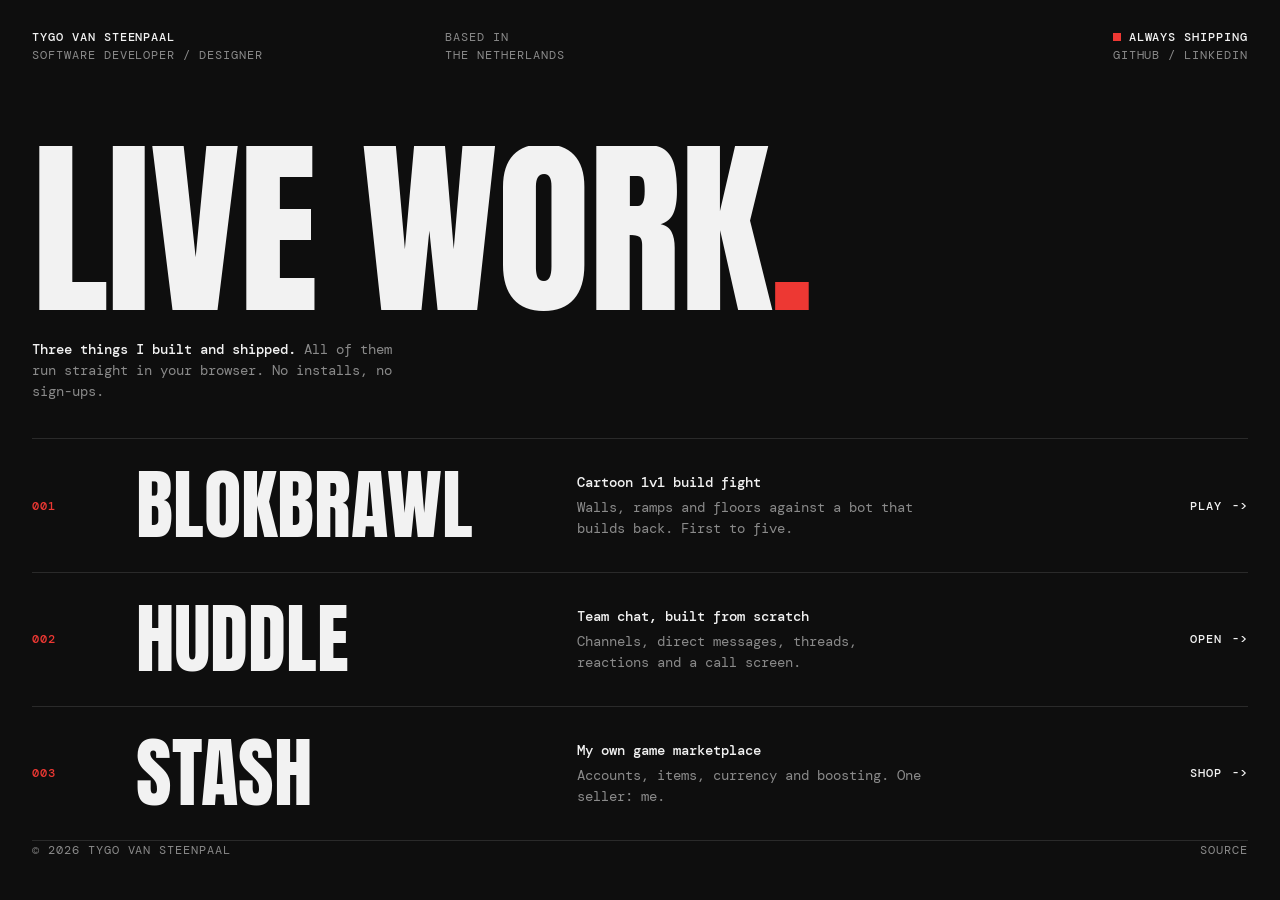
==== index.html @ 9a70f12d "Add Blokbrawl and project index" ====
<!doctype html>
<html lang="en">
<head>
  <meta charset="utf-8">
  <meta name="viewport" content="width=device-width, initial-scale=1">
  <title>Tygo van Steenpaal - Work</title>
  <meta name="description" content="Live projects by Tygo van Steenpaal: Blokbrawl, Huddle and Stash.">
  <link rel="preconnect" href="https://fonts.googleapis.com">
  <link rel="preconnect" href="https://fonts.gstatic.com" crossorigin>
  <link href="https://fonts.googleapis.com/css2?family=Anton&family=DM+Mono:wght@400;500&display=swap" rel="stylesheet">
  <style>
    :root {
      --bg: #0e0e0e; --bg-2: #161616; --text: #f2f2f2; --muted: #8a8a8a;
      --line: #2a2a2a; --accent: #ed3833;
      --display: 'Anton', Impact, sans-serif; --mono: 'DM Mono', ui-monospace, monospace;
    }
    * { box-sizing: border-box; margin: 0; padding: 0; }
    html { background: var(--bg); color: var(--text); }
    body { font-family: var(--mono); font-size: 14px; line-height: 1.5; -webkit-font-smoothing: antialiased; min-height: 100vh; display: flex; flex-direction: column; }
    a { color: inherit; text-decoration: none; }
    .wrap { width: 100%; max-width: 1360px; margin: 0 auto; padding: 0 32px; }

    header { display: grid; grid-template-columns: 1fr 1fr 1fr; gap: 24px; padding: 28px 0; font-size: 12px; letter-spacing: .08em; color: var(--muted); text-transform: uppercase; }
    header b { color: var(--text); font-weight: 500; }
    header .r { text-align: right; }
    header .dot { display: inline-block; width: 8px; height: 8px; background: var(--accent); margin-right: 8px; animation: bl 1.2s steps(1) infinite; }
    @keyframes bl { 50% { opacity: 0; } }

    .hero { padding: 6vh 0 4vh; border-bottom: 1px solid var(--line); }
    .hero h1 { font-family: var(--display); font-weight: 400; font-size: clamp(64px, 15vw, 230px); line-height: .86; letter-spacing: -.005em; }
    .hero h1 span { display: inline-block; overflow: hidden; vertical-align: bottom; }
    .hero h1 span i { display: inline-block; font-style: normal; transform: translateY(105%); animation: rise .9s cubic-bezier(.2,.8,.2,1) forwards; }
    .hero h1 span:nth-child(2) i { animation-delay: .08s; }
    .hero h1 em { font-style: normal; color: var(--accent); }
    @keyframes rise { to { transform: none; } }
    .hero p { margin-top: 28px; max-width: 46ch; color: var(--muted); }
    .hero p b { color: var(--text); font-weight: 500; }

    .list { list-style: none; }
    .row { border-bottom: 1px solid var(--line); }
    .row a { display: grid; grid-template-columns: 80px 1.2fr 1.4fr 160px; gap: 24px; align-items: center; padding: 28px 0; position: relative; }
    .row a::before { content: ''; position: absolute; left: 0; right: 0; top: 0; height: 100%; background: var(--bg-2); transform: scaleY(0); transform-origin: bottom; transition: transform .35s cubic-bezier(.6,0,.2,1); z-index: -1; }
    .row a:hover::before { transform: scaleY(1); }
    .idx { color: var(--accent); font-weight: 500; font-size: 12px; letter-spacing: .08em; }
    .name { font-family: var(--display); font-size: clamp(40px, 6vw, 88px); line-height: 1; transition: transform .35s cubic-bezier(.6,0,.2,1); }
    .row a:hover .name { transform: translateX(12px); }
    .desc { color: var(--muted); max-width: 44ch; }
    .desc b { display: block; color: var(--text); font-weight: 500; margin-bottom: 4px; }
    .go { justify-self: end; font-size: 12px; letter-spacing: .08em; font-weight: 500; display: flex; gap: 10px; align-items: center; }
    .go span { display: inline-block; transition: transform .25s; }
    .row a:hover .go span { transform: translateX(6px); }

    footer { margin-top: auto; padding: 28px 0; display: flex; justify-content: space-between; gap: 24px; font-size: 12px; letter-spacing: .08em; color: var(--muted); text-transform: uppercase; }
    footer a:hover { color: var(--text); }

    @media (max-width: 860px) {
      .wrap { padding: 0 16px; }
      header { grid-template-columns: 1fr 1fr; }
      header .c { display: none; }
      .row a { grid-template-columns: 1fr auto; grid-template-areas: 'idx go' 'name name' 'desc desc'; gap: 10px; }
      .idx { grid-area: idx; } .name { grid-area: name; } .desc { grid-area: desc; } .go { grid-area: go; }
    }
    @media (prefers-reduced-motion: reduce) { *, *::before { animation: none !important; transition: none !important; } .hero h1 span i { transform: none; } }
  </style>
</head>
<body>
  <div class="wrap">
    <header>
      <span><b>Tygo van Steenpaal</b><br>Software developer / designer</span>
      <span class="c">Based in<br>the Netherlands</span>
      <span class="r"><span class="dot"></span><b>Always shipping</b><br><a href="https://github.com/tygovansteenpaal">GitHub</a> / <a href="https://www.linkedin.com/in/tygo-van-steen-37715a3a9">LinkedIn</a></span>
    </header>

    <section class="hero">
      <h1><span><i>LIVE</i></span> <span><i>WORK<em>.</em></i></span></h1>
      <p><b>Three things I built and shipped.</b> All of them run straight in your browser. No installs, no sign-ups.</p>
    </section>

    <ul class="list">
      <li class="row"><a href="blokbrawl/">
        <span class="idx">001</span>
        <span class="name">BLOKBRAWL</span>
        <span class="desc"><b>Cartoon 1v1 build fight</b>Walls, ramps and floors against a bot that builds back. First to five.</span>
        <span class="go">PLAY <span>-&gt;</span></span>
      </a></li>
      <li class="row"><a href="huddle/">
        <span class="idx">002</span>
        <span class="name">HUDDLE</span>
        <span class="desc"><b>Team chat, built from scratch</b>Channels, direct messages, threads, reactions and a call screen.</span>
        <span class="go">OPEN <span>-&gt;</span></span>
      </a></li>
      <li class="row"><a href="stash/">
        <span class="idx">003</span>
        <span class="name">STASH</span>
        <span class="desc"><b>My own game marketplace</b>Accounts, items, currency and boosting. One seller: me.</span>
        <span class="go">SHOP <span>-&gt;</span></span>
      </a></li>
    </ul>
  </div>

  <footer class="wrap">
    <span>&copy; 2026 Tygo van Steenpaal</span>
    <a href="https://github.com/tygovansteenpaal/Site-s">Source</a>
  </footer>
</body>
</html>
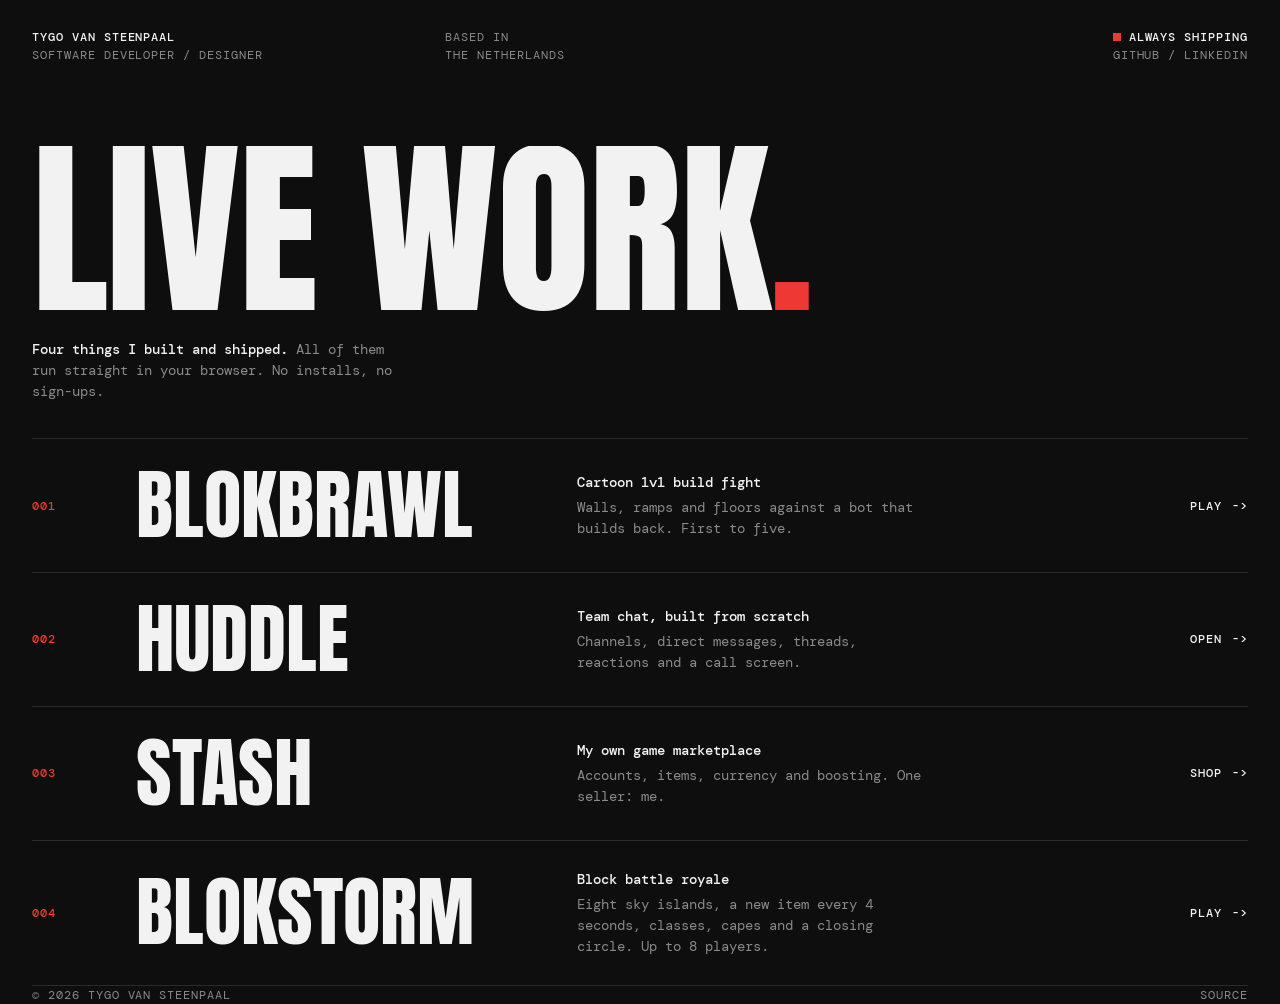
==== commit 896cb1f6: "Add BLOKSTORM: block battle royale with towers, classes and a loot generator Up to 8 players plus bo" ====
--- a/index.html
+++ b/index.html
@@ -73,7 +73,7 @@
 
     <section class="hero">
       <h1><span><i>LIVE</i></span> <span><i>WORK<em>.</em></i></span></h1>
-      <p><b>Three things I built and shipped.</b> All of them run straight in your browser. No installs, no sign-ups.</p>
+      <p><b>Four things I built and shipped.</b> All of them run straight in your browser. No installs, no sign-ups.</p>
     </section>
 
     <ul class="list">
@@ -95,6 +95,12 @@
         <span class="desc"><b>My own game marketplace</b>Accounts, items, currency and boosting. One seller: me.</span>
         <span class="go">SHOP <span>-&gt;</span></span>
       </a></li>
+      <li class="row"><a href="blokstorm/">
+        <span class="idx">004</span>
+        <span class="name">BLOKSTORM</span>
+        <span class="desc"><b>Block battle royale</b>Eight sky islands, a new item every 4 seconds, classes, capes and a closing circle. Up to 8 players.</span>
+        <span class="go">PLAY <span>-&gt;</span></span>
+      </a></li>
     </ul>
   </div>
 
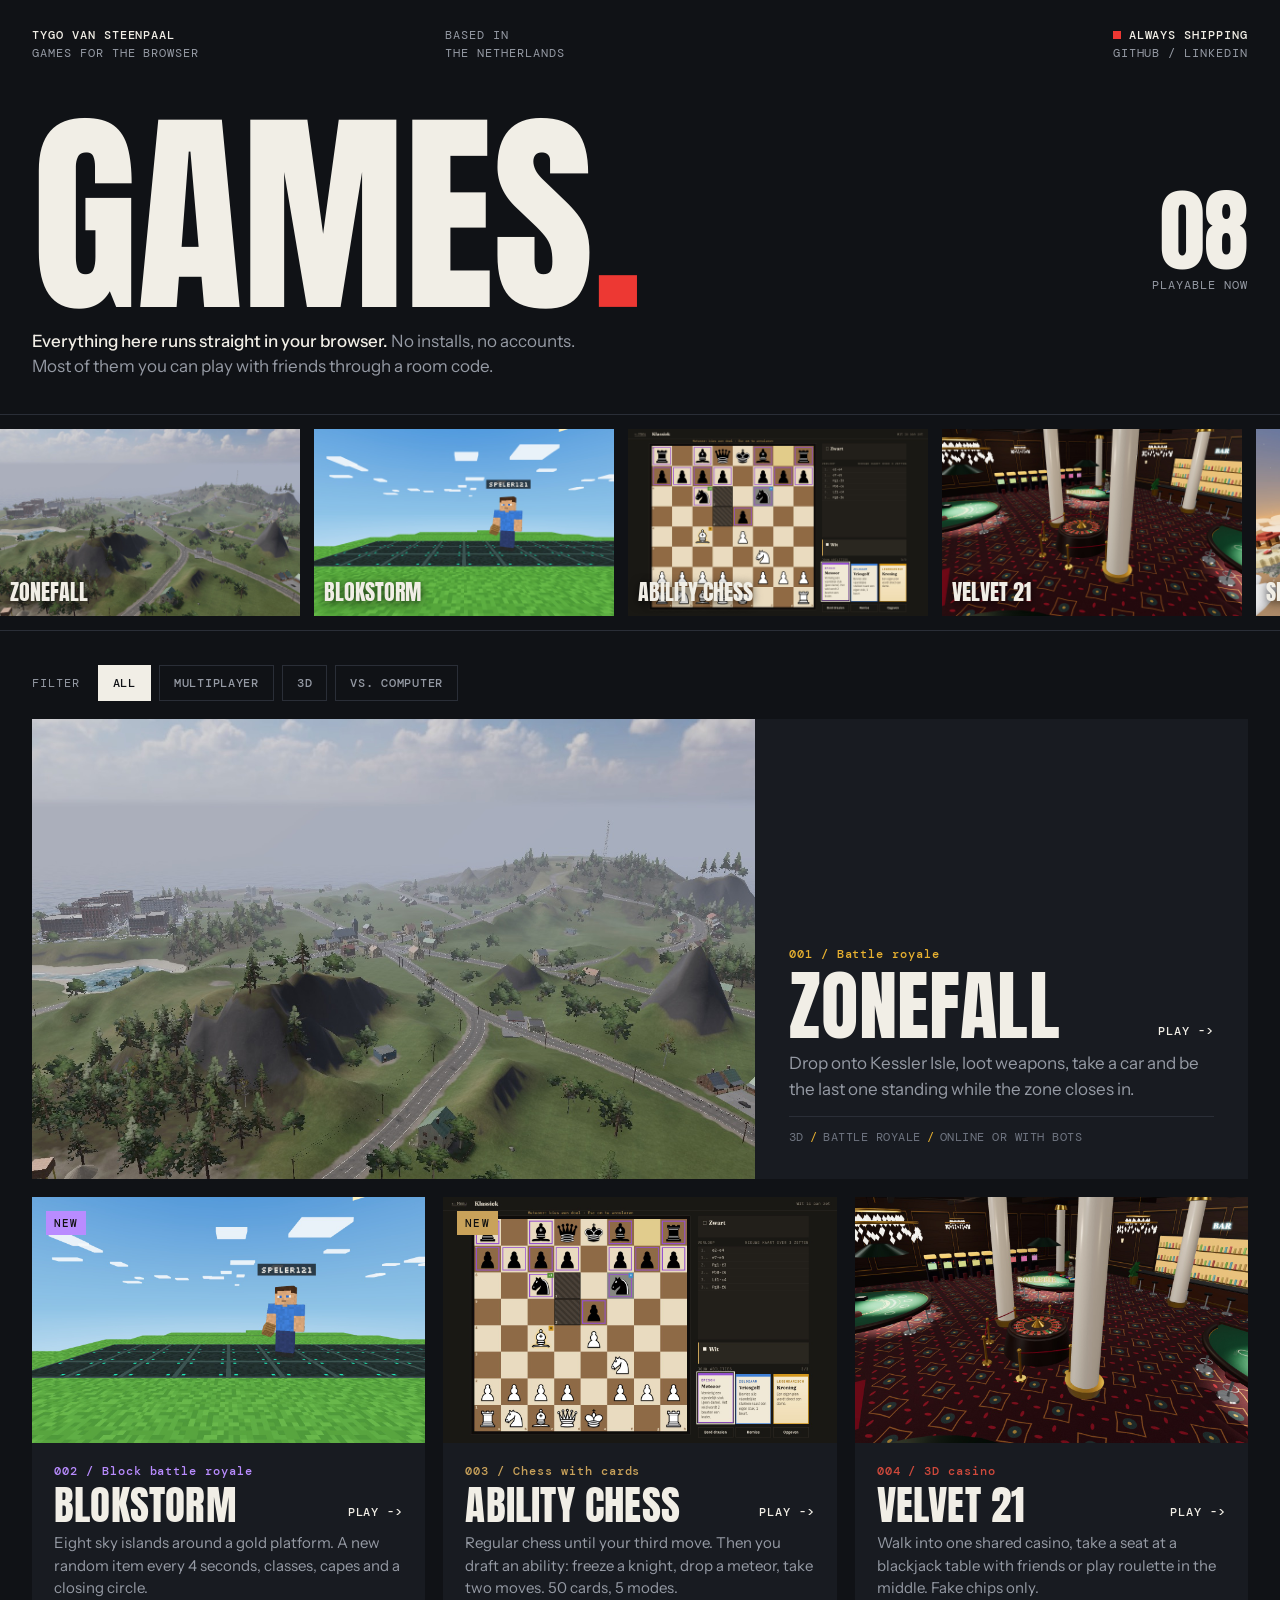
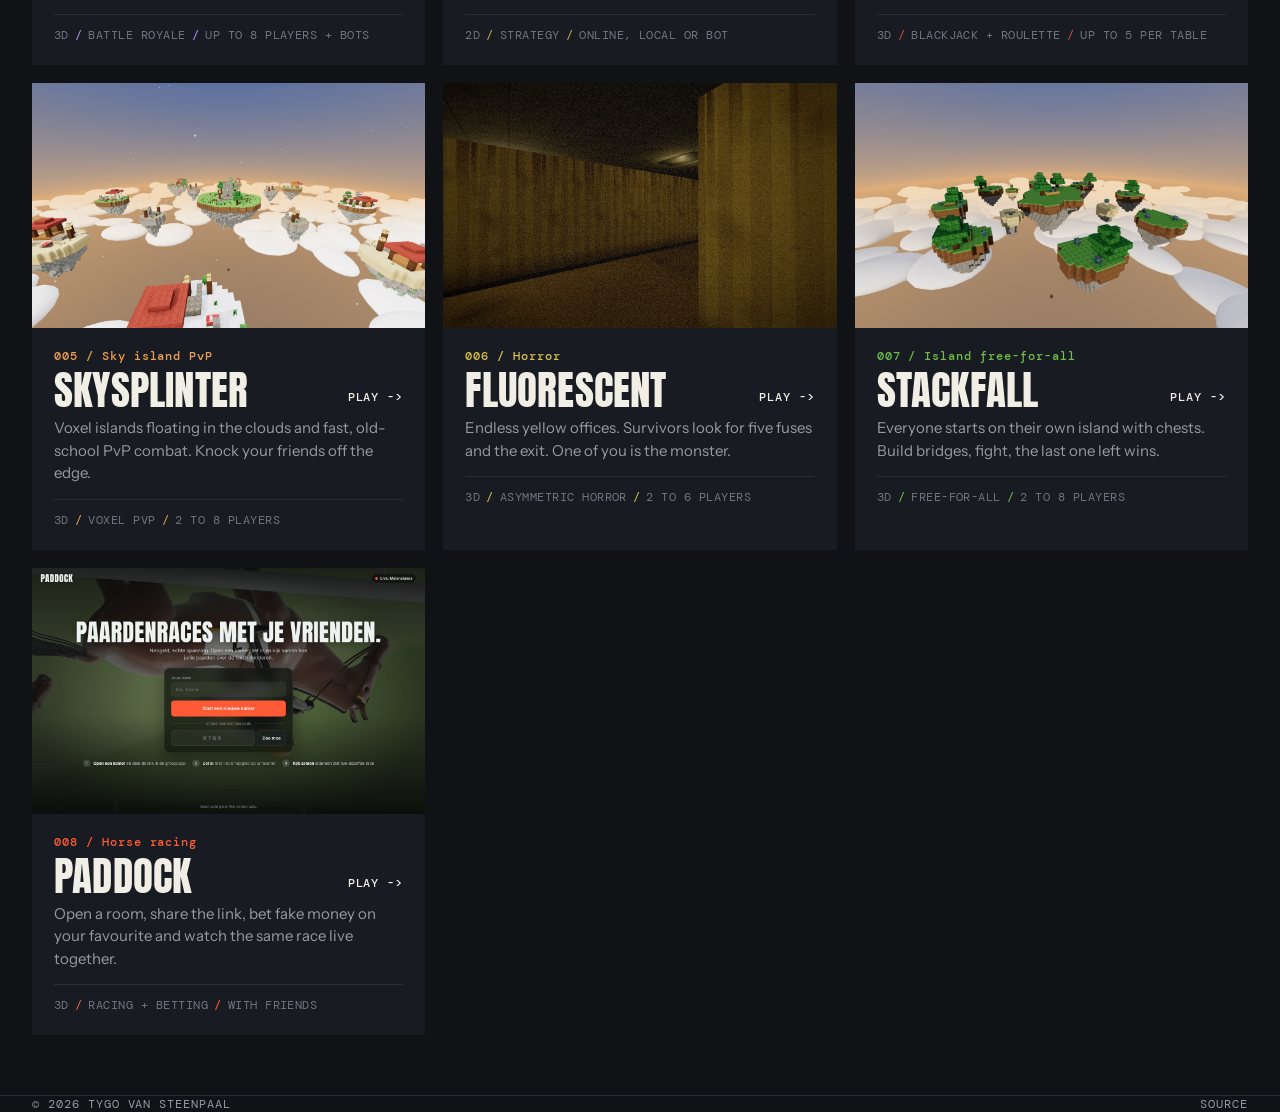
==== commit 3f32775d: "Homepage: games only with screenshots, filters and film strip; remove Huddle and Stash" ====
--- a/index.html
+++ b/index.html
@@ -3,110 +3,198 @@
 <head>
   <meta charset="utf-8">
   <meta name="viewport" content="width=device-width, initial-scale=1">
-  <title>Tygo van Steenpaal - Work</title>
-  <meta name="description" content="Live projects by Tygo van Steenpaal: Blokbrawl, Huddle and Stash.">
+  <title>Tygo van Steenpaal - Games</title>
+  <meta name="description" content="Browser games by Tygo van Steenpaal: Zonefall, Blokstorm, Ability Chess, Velvet 21, Skysplinter, Fluorescent, Stackfall and Paddock.">
   <link rel="preconnect" href="https://fonts.googleapis.com">
   <link rel="preconnect" href="https://fonts.gstatic.com" crossorigin>
-  <link href="https://fonts.googleapis.com/css2?family=Anton&family=DM+Mono:wght@400;500&display=swap" rel="stylesheet">
+  <link href="https://fonts.googleapis.com/css2?family=Anton&family=DM+Mono:wght@400;500&family=Instrument+Sans:wght@400;500;600&display=swap" rel="stylesheet">
   <style>
     :root {
-      --bg: #0e0e0e; --bg-2: #161616; --text: #f2f2f2; --muted: #8a8a8a;
-      --line: #2a2a2a; --accent: #ed3833;
-      --display: 'Anton', Impact, sans-serif; --mono: 'DM Mono', ui-monospace, monospace;
+      --bg: #101216; --tile: #181b21; --tile-2: #1f232b; --text: #f1eee6; --muted: #959aa4; --line: #2a2e37;
+      --accent: #ed3833;
+      --display: 'Anton', Impact, sans-serif; --mono: 'DM Mono', ui-monospace, monospace; --sans: 'Instrument Sans', system-ui, sans-serif;
     }
     * { box-sizing: border-box; margin: 0; padding: 0; }
     html { background: var(--bg); color: var(--text); }
-    body { font-family: var(--mono); font-size: 14px; line-height: 1.5; -webkit-font-smoothing: antialiased; min-height: 100vh; display: flex; flex-direction: column; }
+    body { font-family: var(--sans); font-size: 15px; line-height: 1.5; -webkit-font-smoothing: antialiased; min-height: 100vh; display: flex; flex-direction: column; overflow-x: hidden; }
     a { color: inherit; text-decoration: none; }
-    .wrap { width: 100%; max-width: 1360px; margin: 0 auto; padding: 0 32px; }
-
-    header { display: grid; grid-template-columns: 1fr 1fr 1fr; gap: 24px; padding: 28px 0; font-size: 12px; letter-spacing: .08em; color: var(--muted); text-transform: uppercase; }
+    button { font: inherit; color: inherit; background: none; border: 0; cursor: pointer; }
+    .wrap { width: 100%; max-width: 1400px; margin: 0 auto; padding: 0 32px; }
+
+    header { display: grid; grid-template-columns: 1fr 1fr 1fr; gap: 24px; padding: 26px 0; font: 12px/1.5 var(--mono); letter-spacing: .08em; color: var(--muted); text-transform: uppercase; }
     header b { color: var(--text); font-weight: 500; }
     header .r { text-align: right; }
+    header a:hover { color: var(--text); }
     header .dot { display: inline-block; width: 8px; height: 8px; background: var(--accent); margin-right: 8px; animation: bl 1.2s steps(1) infinite; }
     @keyframes bl { 50% { opacity: 0; } }
 
-    .hero { padding: 6vh 0 4vh; border-bottom: 1px solid var(--line); }
-    .hero h1 { font-family: var(--display); font-weight: 400; font-size: clamp(64px, 15vw, 230px); line-height: .86; letter-spacing: -.005em; }
-    .hero h1 span { display: inline-block; overflow: hidden; vertical-align: bottom; }
-    .hero h1 span i { display: inline-block; font-style: normal; transform: translateY(105%); animation: rise .9s cubic-bezier(.2,.8,.2,1) forwards; }
-    .hero h1 span:nth-child(2) i { animation-delay: .08s; }
+    /* hero */
+    .hero { padding: 4vh 0 0; display: grid; grid-template-columns: 1fr auto; align-items: end; gap: 24px; }
+    .hero h1 { font-family: var(--display); font-weight: 400; font-size: clamp(80px, 17vw, 260px); line-height: .84; letter-spacing: -.005em; }
     .hero h1 em { font-style: normal; color: var(--accent); }
-    @keyframes rise { to { transform: none; } }
-    .hero p { margin-top: 28px; max-width: 46ch; color: var(--muted); }
-    .hero p b { color: var(--text); font-weight: 500; }
-
-    .list { list-style: none; }
-    .row { border-bottom: 1px solid var(--line); }
-    .row a { display: grid; grid-template-columns: 80px 1.2fr 1.4fr 160px; gap: 24px; align-items: center; padding: 28px 0; position: relative; }
-    .row a::before { content: ''; position: absolute; left: 0; right: 0; top: 0; height: 100%; background: var(--bg-2); transform: scaleY(0); transform-origin: bottom; transition: transform .35s cubic-bezier(.6,0,.2,1); z-index: -1; }
-    .row a:hover::before { transform: scaleY(1); }
-    .idx { color: var(--accent); font-weight: 500; font-size: 12px; letter-spacing: .08em; }
-    .name { font-family: var(--display); font-size: clamp(40px, 6vw, 88px); line-height: 1; transition: transform .35s cubic-bezier(.6,0,.2,1); }
-    .row a:hover .name { transform: translateX(12px); }
-    .desc { color: var(--muted); max-width: 44ch; }
-    .desc b { display: block; color: var(--text); font-weight: 500; margin-bottom: 4px; }
-    .go { justify-self: end; font-size: 12px; letter-spacing: .08em; font-weight: 500; display: flex; gap: 10px; align-items: center; }
-    .go span { display: inline-block; transition: transform .25s; }
-    .row a:hover .go span { transform: translateX(6px); }
-
-    footer { margin-top: auto; padding: 28px 0; display: flex; justify-content: space-between; gap: 24px; font-size: 12px; letter-spacing: .08em; color: var(--muted); text-transform: uppercase; }
+    .hero .count { text-align: right; font: 12px var(--mono); letter-spacing: .08em; color: var(--muted); text-transform: uppercase; padding-bottom: 14px; }
+    .hero .count b { display: block; font: 400 clamp(56px, 7vw, 104px)/1 var(--display); color: var(--text); letter-spacing: 0; }
+    .lede { max-width: 52ch; color: var(--muted); font-size: 17px; margin: 22px 0 34px; }
+    .lede b { color: var(--text); font-weight: 500; }
+
+    /* film strip */
+    .strip { position: relative; overflow: hidden; border-top: 1px solid var(--line); border-bottom: 1px solid var(--line); padding: 14px 0; }
+    .strip-track { display: flex; gap: 14px; width: max-content; animation: roll 60s linear infinite; }
+    .strip:hover .strip-track { animation-play-state: paused; }
+    .strip a { display: block; width: 300px; aspect-ratio: 16 / 10; overflow: hidden; position: relative; flex: none; }
+    .strip img { width: 100%; height: 100%; object-fit: cover; display: block; filter: saturate(1.05); transition: transform .5s; }
+    .strip a:hover img { transform: scale(1.06); }
+    .strip a span { position: absolute; left: 10px; bottom: 8px; font: 400 22px var(--display); text-shadow: 0 2px 10px rgba(0,0,0,.7); }
+    @keyframes roll { to { transform: translateX(calc(-50% - 7px)); } }
+
+    /* filters */
+    .bar { display: flex; align-items: center; gap: 8px; padding: 34px 0 18px; flex-wrap: wrap; }
+    .bar .lbl { font: 12px var(--mono); letter-spacing: .08em; text-transform: uppercase; color: var(--muted); margin-right: 10px; }
+    .bar button { font: 500 12px var(--mono); letter-spacing: .06em; text-transform: uppercase; padding: 9px 14px; border: 1px solid var(--line); color: var(--muted); }
+    .bar button:hover { color: var(--text); border-color: #444a55; }
+    .bar button.on { background: var(--text); color: var(--bg); border-color: var(--text); }
+
+    /* tiles */
+    .grid { display: grid; grid-template-columns: repeat(3, 1fr); gap: 18px; padding-bottom: 60px; }
+    .tile { --c: var(--accent); background: var(--tile); display: flex; flex-direction: column; position: relative; transition: background .25s; }
+    .tile:hover { background: var(--tile-2); }
+    .tile::after { content: ''; position: absolute; left: 0; right: 0; bottom: 0; height: 3px; background: var(--c); transform: scaleX(0); transform-origin: left; transition: transform .35s cubic-bezier(.6,0,.2,1); }
+    .tile:hover::after { transform: scaleX(1); }
+    .tile .shot { aspect-ratio: 16 / 10; overflow: hidden; position: relative; }
+    .tile .shot img { width: 100%; height: 100%; object-fit: cover; display: block; transition: transform .6s cubic-bezier(.2,.8,.2,1); }
+    .tile:hover .shot img { transform: scale(1.045); }
+    .tile .new { position: absolute; top: 14px; left: 14px; background: var(--c); color: #111; font: 500 11px var(--mono); letter-spacing: .1em; padding: 5px 8px; }
+    .tile .body { padding: 20px 22px 22px; display: grid; grid-template-columns: 1fr auto; gap: 6px 16px; flex: 1; align-content: start; }
+    .tile .idx { font: 500 12px var(--mono); letter-spacing: .08em; color: var(--c); grid-column: 1 / -1; }
+    .tile h2 { font: 400 clamp(34px, 3.2vw, 50px)/1 var(--display); letter-spacing: .005em; }
+    .tile .go { align-self: end; font: 500 12px var(--mono); letter-spacing: .08em; display: flex; gap: 8px; padding-bottom: 6px; }
+    .tile .go span { transition: transform .25s; }
+    .tile:hover .go span { transform: translateX(5px); }
+    .tile p { color: var(--muted); grid-column: 1 / -1; max-width: 48ch; }
+    .tile .meta { grid-column: 1 / -1; font: 12px var(--mono); letter-spacing: .04em; color: #6f7581; text-transform: uppercase; margin-top: 8px; padding-top: 12px; border-top: 1px solid var(--line); }
+    .tile .meta i { font-style: normal; color: var(--c); padding: 0 6px; }
+
+    .tile.feature { grid-column: 1 / -1; flex-direction: row; }
+    .tile.feature .shot { flex: 1.7; aspect-ratio: auto; min-height: 460px; }
+    .tile.feature .body { flex: 1; padding: 34px; align-content: end; }
+    .tile.feature h2 { font-size: clamp(56px, 6vw, 96px); }
+    .tile.feature p { font-size: 17px; }
+    .tile.hide { display: none; }
+
+    footer { margin-top: auto; padding: 26px 0; display: flex; justify-content: space-between; gap: 24px; font: 12px var(--mono); letter-spacing: .08em; color: var(--muted); text-transform: uppercase; border-top: 1px solid var(--line); }
     footer a:hover { color: var(--text); }
 
-    @media (max-width: 860px) {
+    @media (max-width: 1080px) { .grid { grid-template-columns: 1fr 1fr; } }
+    @media (max-width: 760px) {
       .wrap { padding: 0 16px; }
-      header { grid-template-columns: 1fr 1fr; }
-      header .c { display: none; }
-      .row a { grid-template-columns: 1fr auto; grid-template-areas: 'idx go' 'name name' 'desc desc'; gap: 10px; }
-      .idx { grid-area: idx; } .name { grid-area: name; } .desc { grid-area: desc; } .go { grid-area: go; }
+      header { grid-template-columns: 1fr 1fr; } header .c { display: none; }
+      .hero { grid-template-columns: 1fr; } .hero .count { text-align: left; }
+      .grid { grid-template-columns: 1fr; }
+      .tile.feature { flex-direction: column; } .tile.feature .shot { min-height: 0; aspect-ratio: 16 / 10; }
+      .strip a { width: 220px; }
     }
-    @media (prefers-reduced-motion: reduce) { *, *::before { animation: none !important; transition: none !important; } .hero h1 span i { transform: none; } }
+    @media (prefers-reduced-motion: reduce) { *, *::before, *::after { animation: none !important; transition: none !important; } }
   </style>
 </head>
 <body>
   <div class="wrap">
     <header>
-      <span><b>Tygo van Steenpaal</b><br>Software developer / designer</span>
+      <span><b>Tygo van Steenpaal</b><br>Games for the browser</span>
       <span class="c">Based in<br>the Netherlands</span>
       <span class="r"><span class="dot"></span><b>Always shipping</b><br><a href="https://github.com/tygovansteenpaal">GitHub</a> / <a href="https://www.linkedin.com/in/tygo-van-steen-37715a3a9">LinkedIn</a></span>
     </header>
 
     <section class="hero">
-      <h1><span><i>LIVE</i></span> <span><i>WORK<em>.</em></i></span></h1>
-      <p><b>Four things I built and shipped.</b> All of them run straight in your browser. No installs, no sign-ups.</p>
+      <h1>GAMES<em>.</em></h1>
+      <div class="count"><b id="count">07</b>playable now</div>
     </section>
-
-    <ul class="list">
-      <li class="row"><a href="blokbrawl/">
-        <span class="idx">001</span>
-        <span class="name">BLOKBRAWL</span>
-        <span class="desc"><b>Cartoon 1v1 build fight</b>Walls, ramps and floors against a bot that builds back. First to five.</span>
-        <span class="go">PLAY <span>-&gt;</span></span>
-      </a></li>
-      <li class="row"><a href="huddle/">
-        <span class="idx">002</span>
-        <span class="name">HUDDLE</span>
-        <span class="desc"><b>Team chat, built from scratch</b>Channels, direct messages, threads, reactions and a call screen.</span>
-        <span class="go">OPEN <span>-&gt;</span></span>
-      </a></li>
-      <li class="row"><a href="stash/">
-        <span class="idx">003</span>
-        <span class="name">STASH</span>
-        <span class="desc"><b>My own game marketplace</b>Accounts, items, currency and boosting. One seller: me.</span>
-        <span class="go">SHOP <span>-&gt;</span></span>
-      </a></li>
-      <li class="row"><a href="blokstorm/">
-        <span class="idx">004</span>
-        <span class="name">BLOKSTORM</span>
-        <span class="desc"><b>Block battle royale</b>Eight sky islands, a new item every 4 seconds, classes, capes and a closing circle. Up to 8 players.</span>
-        <span class="go">PLAY <span>-&gt;</span></span>
-      </a></li>
-    </ul>
+    <p class="lede"><b>Everything here runs straight in your browser.</b> No installs, no accounts. Most of them you can play with friends through a room code.</p>
   </div>
+
+  <div class="strip" aria-hidden="true"><div class="strip-track" id="strip"></div></div>
+
+  <main class="wrap">
+    <div class="bar" id="filters">
+      <span class="lbl">Filter</span>
+      <button class="on" data-f="all">All</button>
+      <button data-f="multi">Multiplayer</button>
+      <button data-f="3d">3D</button>
+      <button data-f="bot">Vs. computer</button>
+    </div>
+    <div class="grid" id="grid"></div>
+  </main>
 
   <footer class="wrap">
     <span>&copy; 2026 Tygo van Steenpaal</span>
     <a href="https://github.com/tygovansteenpaal/Site-s">Source</a>
   </footer>
+
+  <script>
+    const GAMES = [
+      { id: 'zonefall', name: 'ZONEFALL', url: 'zonefall/', color: '#e8b130', tags: ['multi', '3d', 'bot'],
+        sub: 'Battle royale', desc: 'Drop onto Kessler Isle, loot weapons, take a car and be the last one standing while the zone closes in.',
+        meta: ['3D', 'Battle royale', 'Online or with bots'] },
+      { id: 'blokstorm', name: 'BLOKSTORM', url: 'blokstorm/', color: '#b98cff', tags: ['multi', '3d', 'bot'], fresh: true,
+        sub: 'Block battle royale', desc: 'Eight sky islands around a gold platform. A new random item every 4 seconds, classes, capes and a closing circle.',
+        meta: ['3D', 'Battle royale', 'Up to 8 players + bots'] },
+      { id: 'abilitychess', name: 'ABILITY CHESS', url: 'https://abilitychess.vercel.app/', color: '#c9a25a', tags: ['multi', 'bot'], fresh: true,
+        sub: 'Chess with cards', desc: 'Regular chess until your third move. Then you draft an ability: freeze a knight, drop a meteor, take two moves. 50 cards, 5 modes.',
+        meta: ['2D', 'Strategy', 'Online, local or bot'] },
+      { id: 'velvet21', name: 'VELVET 21', url: 'https://velvet21-drab.vercel.app/', color: '#d24a3c', tags: ['multi', '3d'],
+        sub: '3D casino', desc: 'Walk into one shared casino, take a seat at a blackjack table with friends or play roulette in the middle. Fake chips only.',
+        meta: ['3D', 'Blackjack + roulette', 'Up to 5 per table'] },
+      { id: 'skysplinter', name: 'SKYSPLINTER', url: 'https://skysplinter.vercel.app/', color: '#f0a050', tags: ['multi', '3d'],
+        sub: 'Sky island PvP', desc: 'Voxel islands floating in the clouds and fast, old-school PvP combat. Knock your friends off the edge.',
+        meta: ['3D', 'Voxel PvP', '2 to 8 players'] },
+      { id: 'fluorescent', name: 'FLUORESCENT', url: 'https://fluorescent-game.vercel.app/', color: '#d8c04a', tags: ['multi', '3d', 'bot'],
+        sub: 'Horror', desc: 'Endless yellow offices. Survivors look for five fuses and the exit. One of you is the monster.',
+        meta: ['3D', 'Asymmetric horror', '2 to 6 players'] },
+      { id: 'stackfall', name: 'STACKFALL', url: 'https://stackfall-game-six.vercel.app/', color: '#6cbf45', tags: ['multi', '3d', 'bot'],
+        sub: 'Island free-for-all', desc: 'Everyone starts on their own island with chests. Build bridges, fight, the last one left wins.',
+        meta: ['3D', 'Free-for-all', '2 to 8 players'] },
+      { id: 'paddock', name: 'PADDOCK', url: 'https://paddock-race.vercel.app/', color: '#ff5a36', tags: ['multi', '3d'],
+        sub: 'Horse racing', desc: 'Open a room, share the link, bet fake money on your favourite and watch the same race live together.',
+        meta: ['3D', 'Racing + betting', 'With friends'] },
+    ];
+
+    const grid = document.getElementById('grid');
+    const strip = document.getElementById('strip');
+    document.getElementById('count').textContent = String(GAMES.length).padStart(2, '0');
+    const ext = (u) => /^https?:/.test(u);
+
+    GAMES.forEach((g, i) => {
+      const a = document.createElement('a');
+      a.className = 'tile' + (i === 0 ? ' feature' : '');
+      a.href = g.url;
+      if (ext(g.url)) a.rel = 'noopener';
+      a.dataset.tags = g.tags.join(' ');
+      a.style.setProperty('--c', g.color);
+      a.innerHTML = `
+        <div class="shot"><img src="assets/games/${g.id}.jpg" alt="${g.name} screenshot" loading="${i < 3 ? 'eager' : 'lazy'}">${g.fresh ? '<span class="new">NEW</span>' : ''}</div>
+        <div class="body">
+          <span class="idx">${String(i + 1).padStart(3, '0')} / ${g.sub}</span>
+          <h2>${g.name}</h2><span class="go">PLAY <span>-&gt;</span></span>
+          <p>${g.desc}</p>
+          <span class="meta">${g.meta.join('<i>/</i>')}</span>
+        </div>`;
+      grid.appendChild(a);
+    });
+
+    // film strip: two copies for a seamless loop
+    for (let k = 0; k < 2; k++) for (const g of GAMES) {
+      const a = document.createElement('a');
+      a.href = g.url; a.tabIndex = -1;
+      a.innerHTML = `<img src="assets/games/${g.id}.jpg" alt="" loading="lazy"><span>${g.name}</span>`;
+      strip.appendChild(a);
+    }
+
+    document.querySelectorAll('#filters button').forEach((b) => {
+      b.onclick = () => {
+        document.querySelectorAll('#filters button').forEach((x) => x.classList.toggle('on', x === b));
+        const f = b.dataset.f;
+        grid.querySelectorAll('.tile').forEach((t) => t.classList.toggle('hide', f !== 'all' && !t.dataset.tags.split(' ').includes(f)));
+      };
+    });
+  </script>
 </body>
 </html>
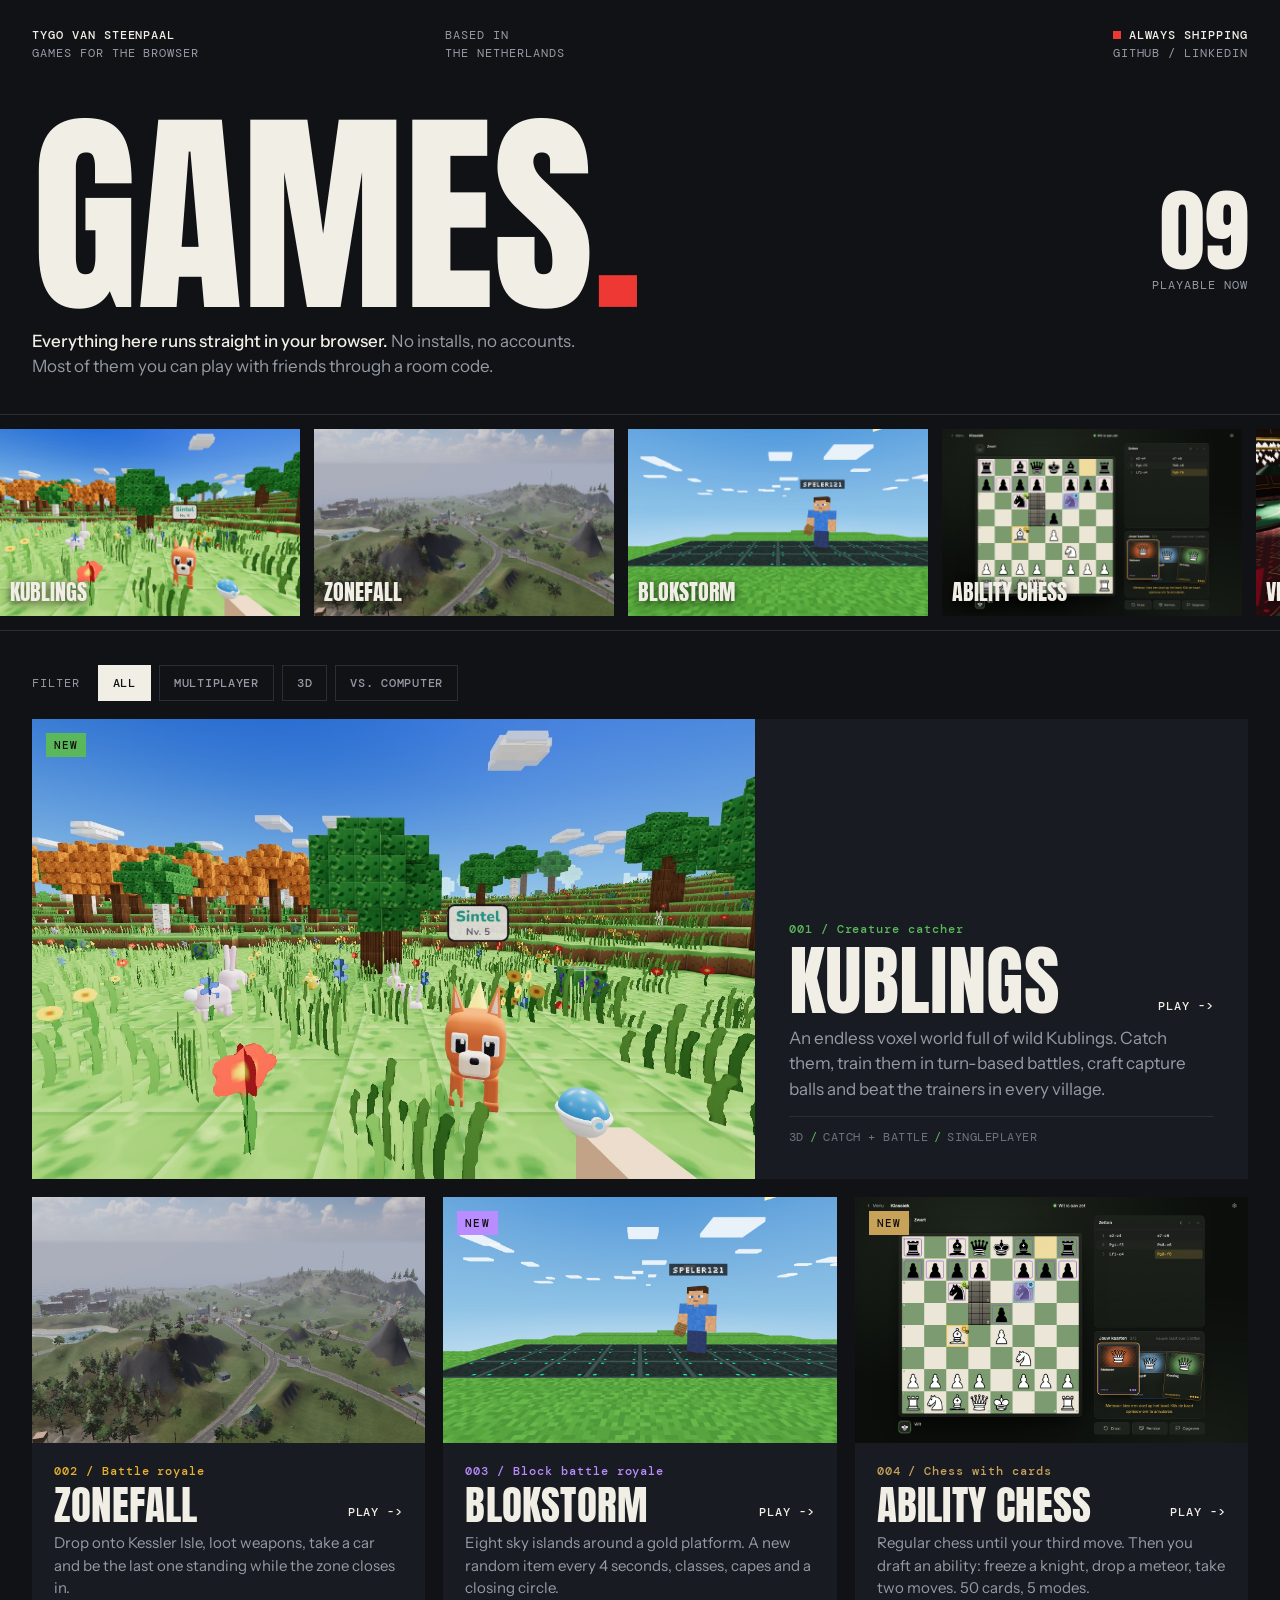
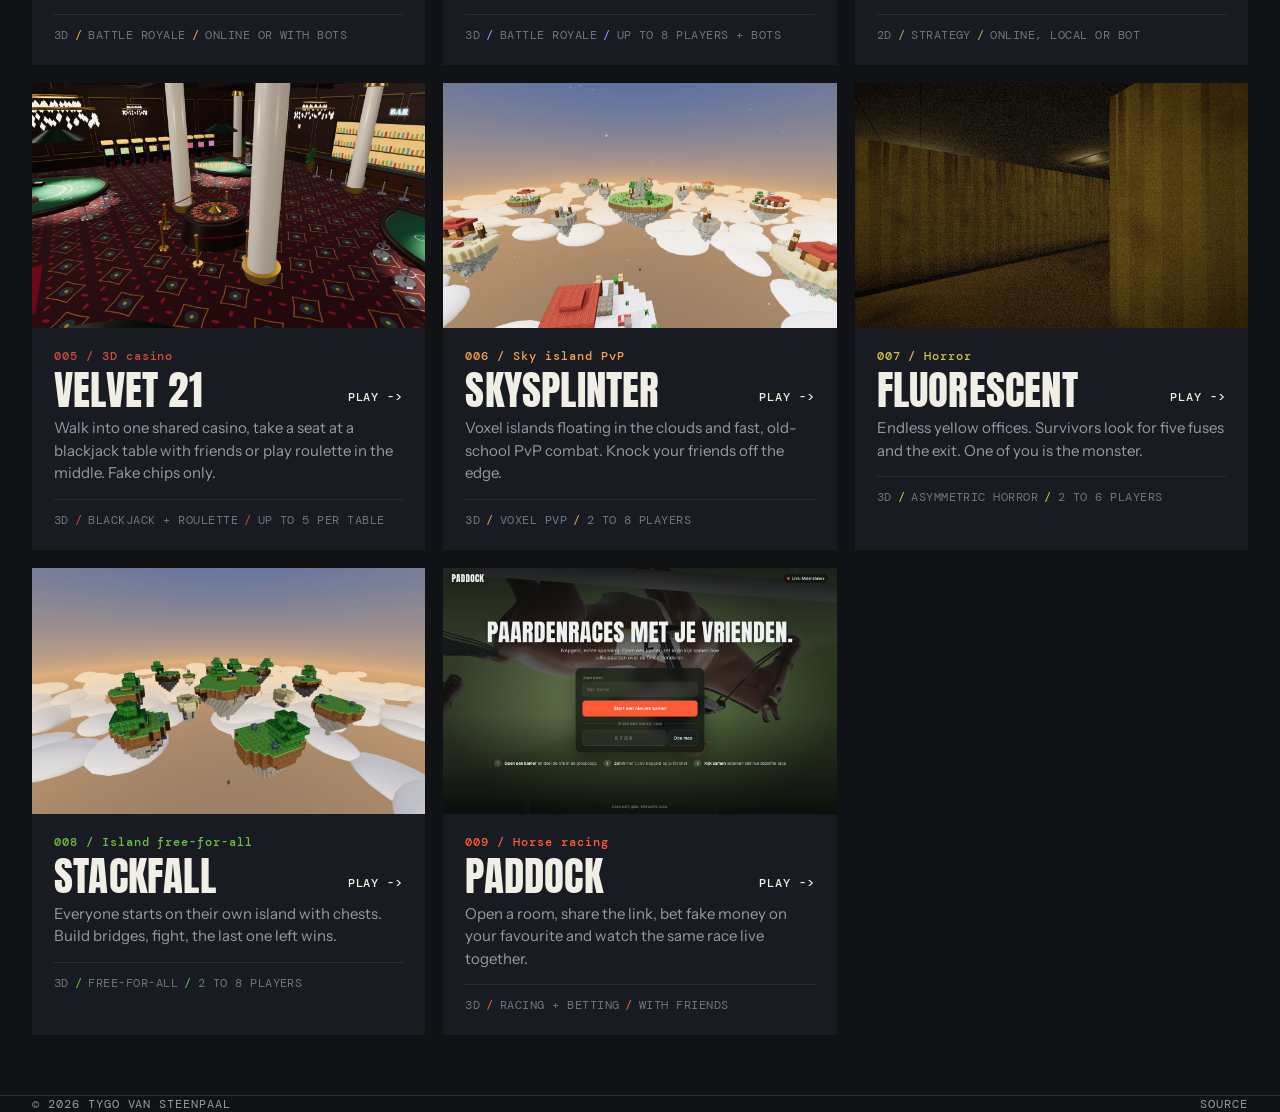
==== commit 438ee08b: "Add Kublings to the games page" ====
--- a/index.html
+++ b/index.html
@@ -131,6 +131,9 @@
 
   <script>
     const GAMES = [
+      { id: 'kublings', name: 'KUBLINGS', url: 'https://kublings.vercel.app/', color: '#5bb85a', tags: ['3d', 'bot'], fresh: true,
+        sub: 'Creature catcher', desc: 'An endless voxel world full of wild Kublings. Catch them, train them in turn-based battles, craft capture balls and beat the trainers in every village.',
+        meta: ['3D', 'Catch + battle', 'Singleplayer'] },
       { id: 'zonefall', name: 'ZONEFALL', url: 'zonefall/', color: '#e8b130', tags: ['multi', '3d', 'bot'],
         sub: 'Battle royale', desc: 'Drop onto Kessler Isle, loot weapons, take a car and be the last one standing while the zone closes in.',
         meta: ['3D', 'Battle royale', 'Online or with bots'] },
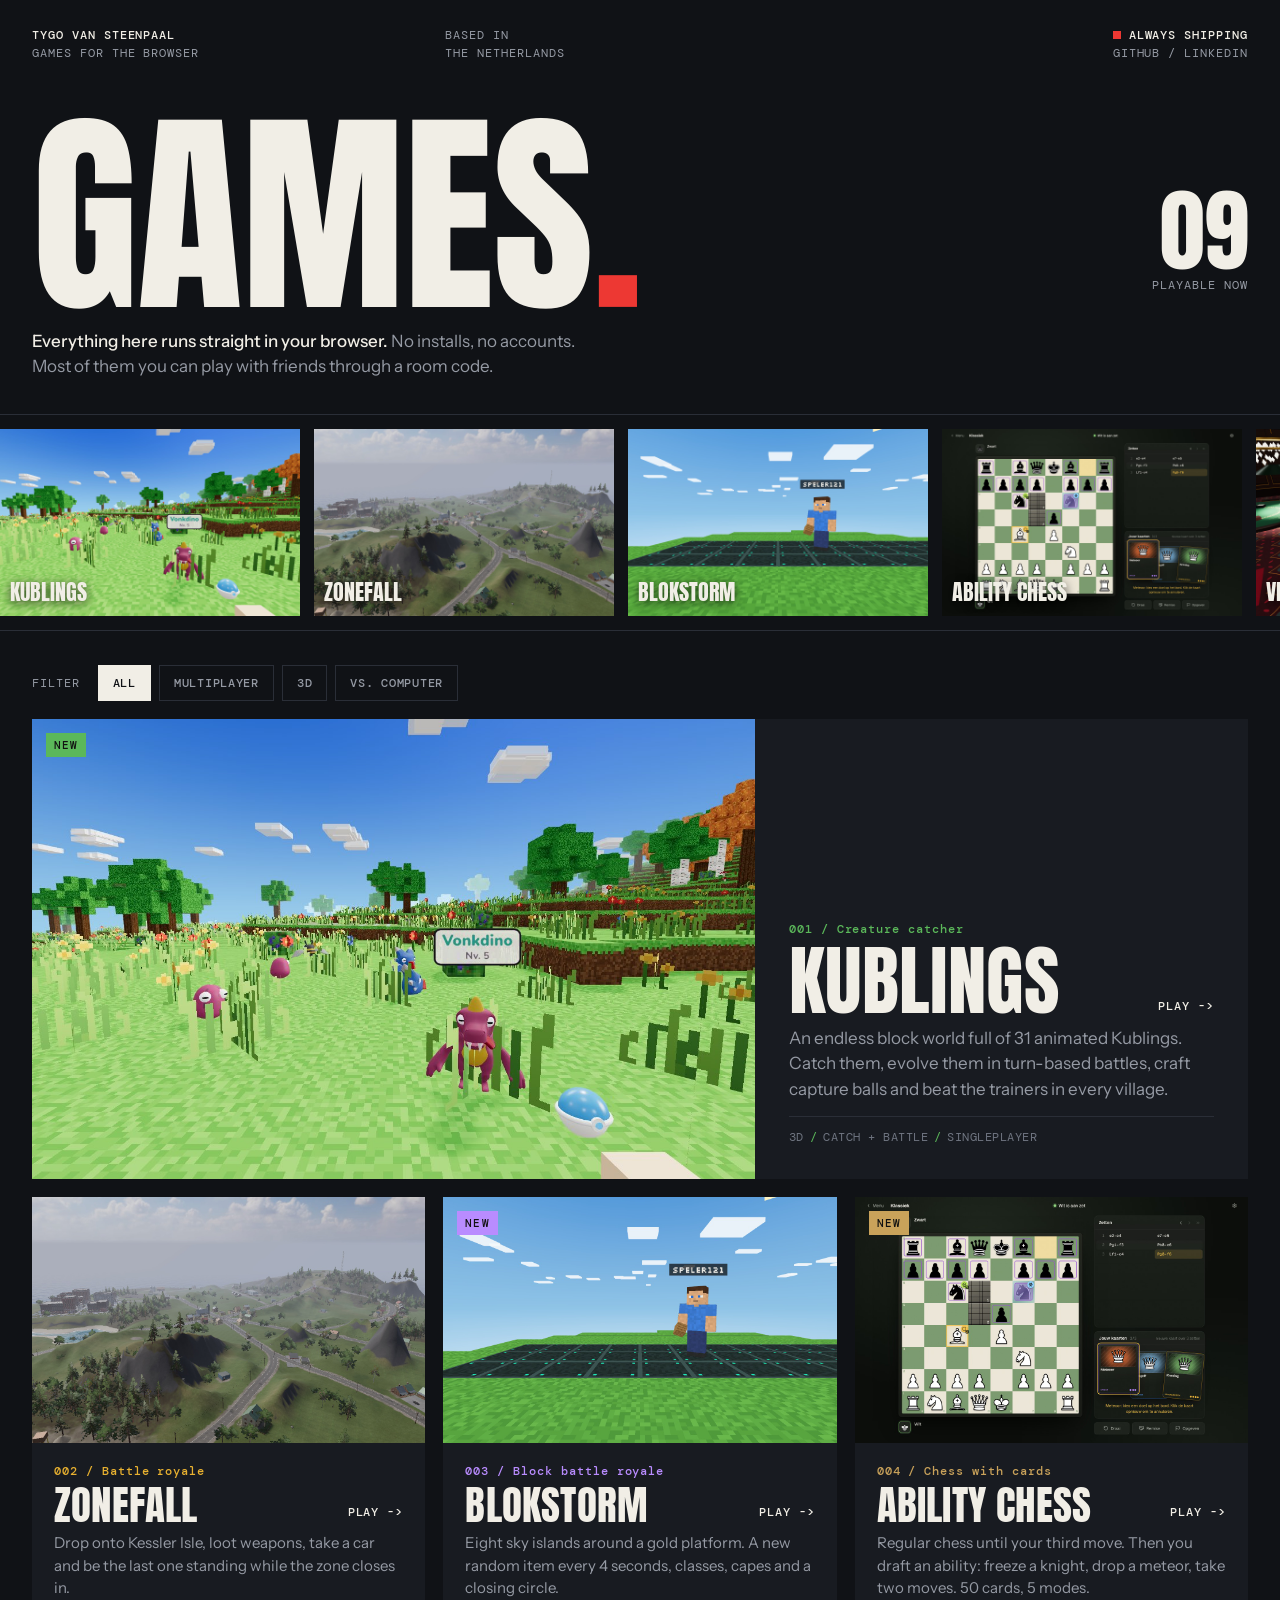
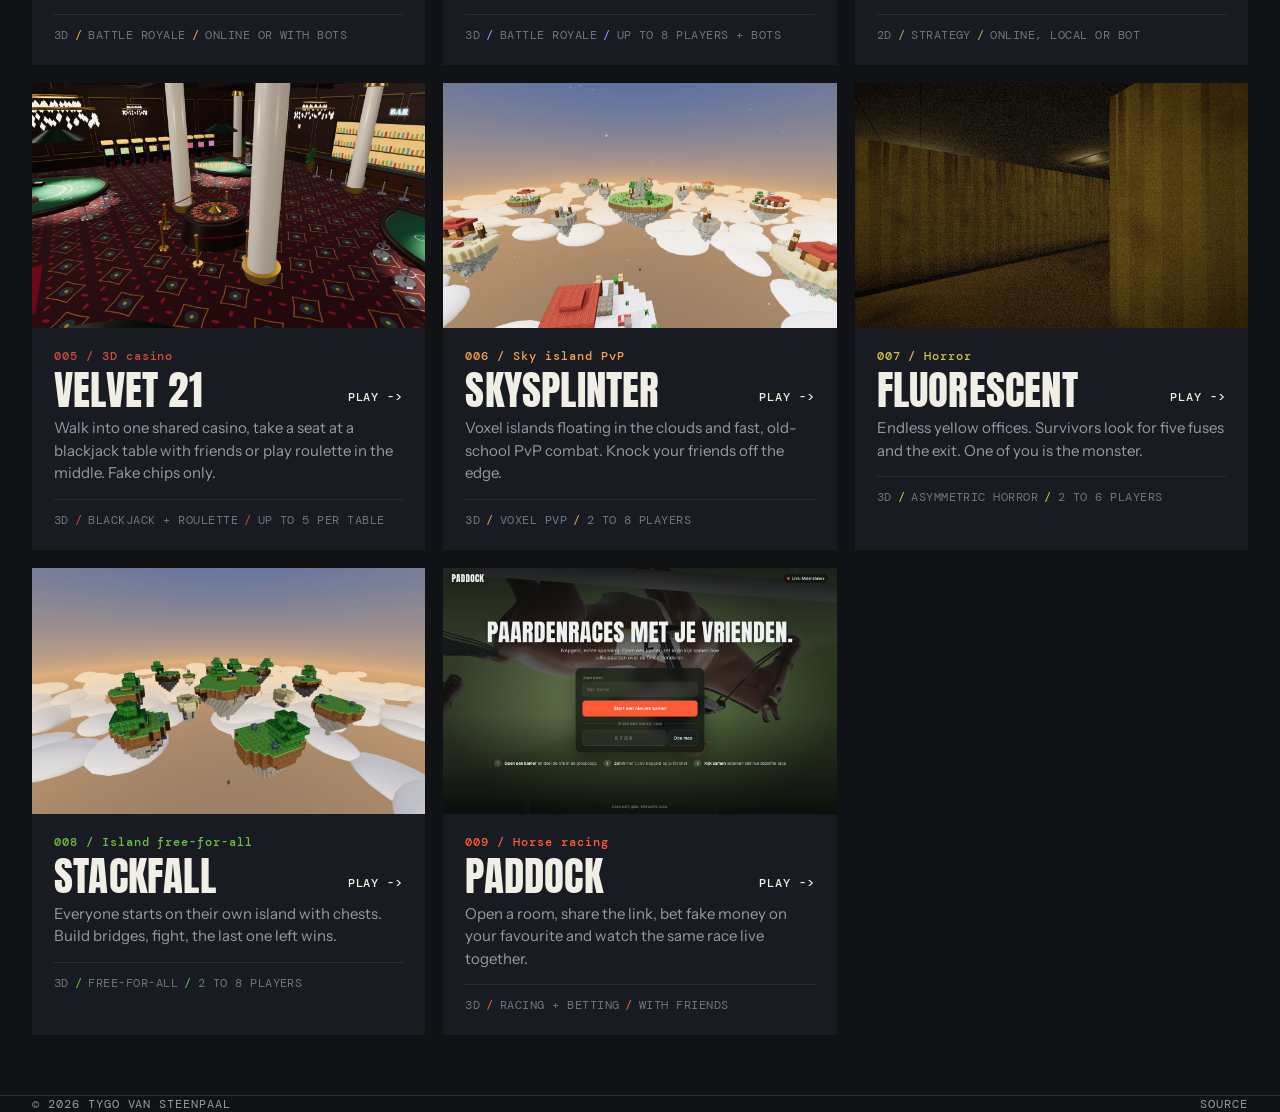
==== commit ddafbaa0: "Update Kublings cover and description" ====
--- a/index.html
+++ b/index.html
@@ -132,7 +132,7 @@
   <script>
     const GAMES = [
       { id: 'kublings', name: 'KUBLINGS', url: 'https://kublings.vercel.app/', color: '#5bb85a', tags: ['3d', 'bot'], fresh: true,
-        sub: 'Creature catcher', desc: 'An endless voxel world full of wild Kublings. Catch them, train them in turn-based battles, craft capture balls and beat the trainers in every village.',
+        sub: 'Creature catcher', desc: 'An endless block world full of 31 animated Kublings. Catch them, evolve them in turn-based battles, craft capture balls and beat the trainers in every village.',
         meta: ['3D', 'Catch + battle', 'Singleplayer'] },
       { id: 'zonefall', name: 'ZONEFALL', url: 'zonefall/', color: '#e8b130', tags: ['multi', '3d', 'bot'],
         sub: 'Battle royale', desc: 'Drop onto Kessler Isle, loot weapons, take a car and be the last one standing while the zone closes in.',
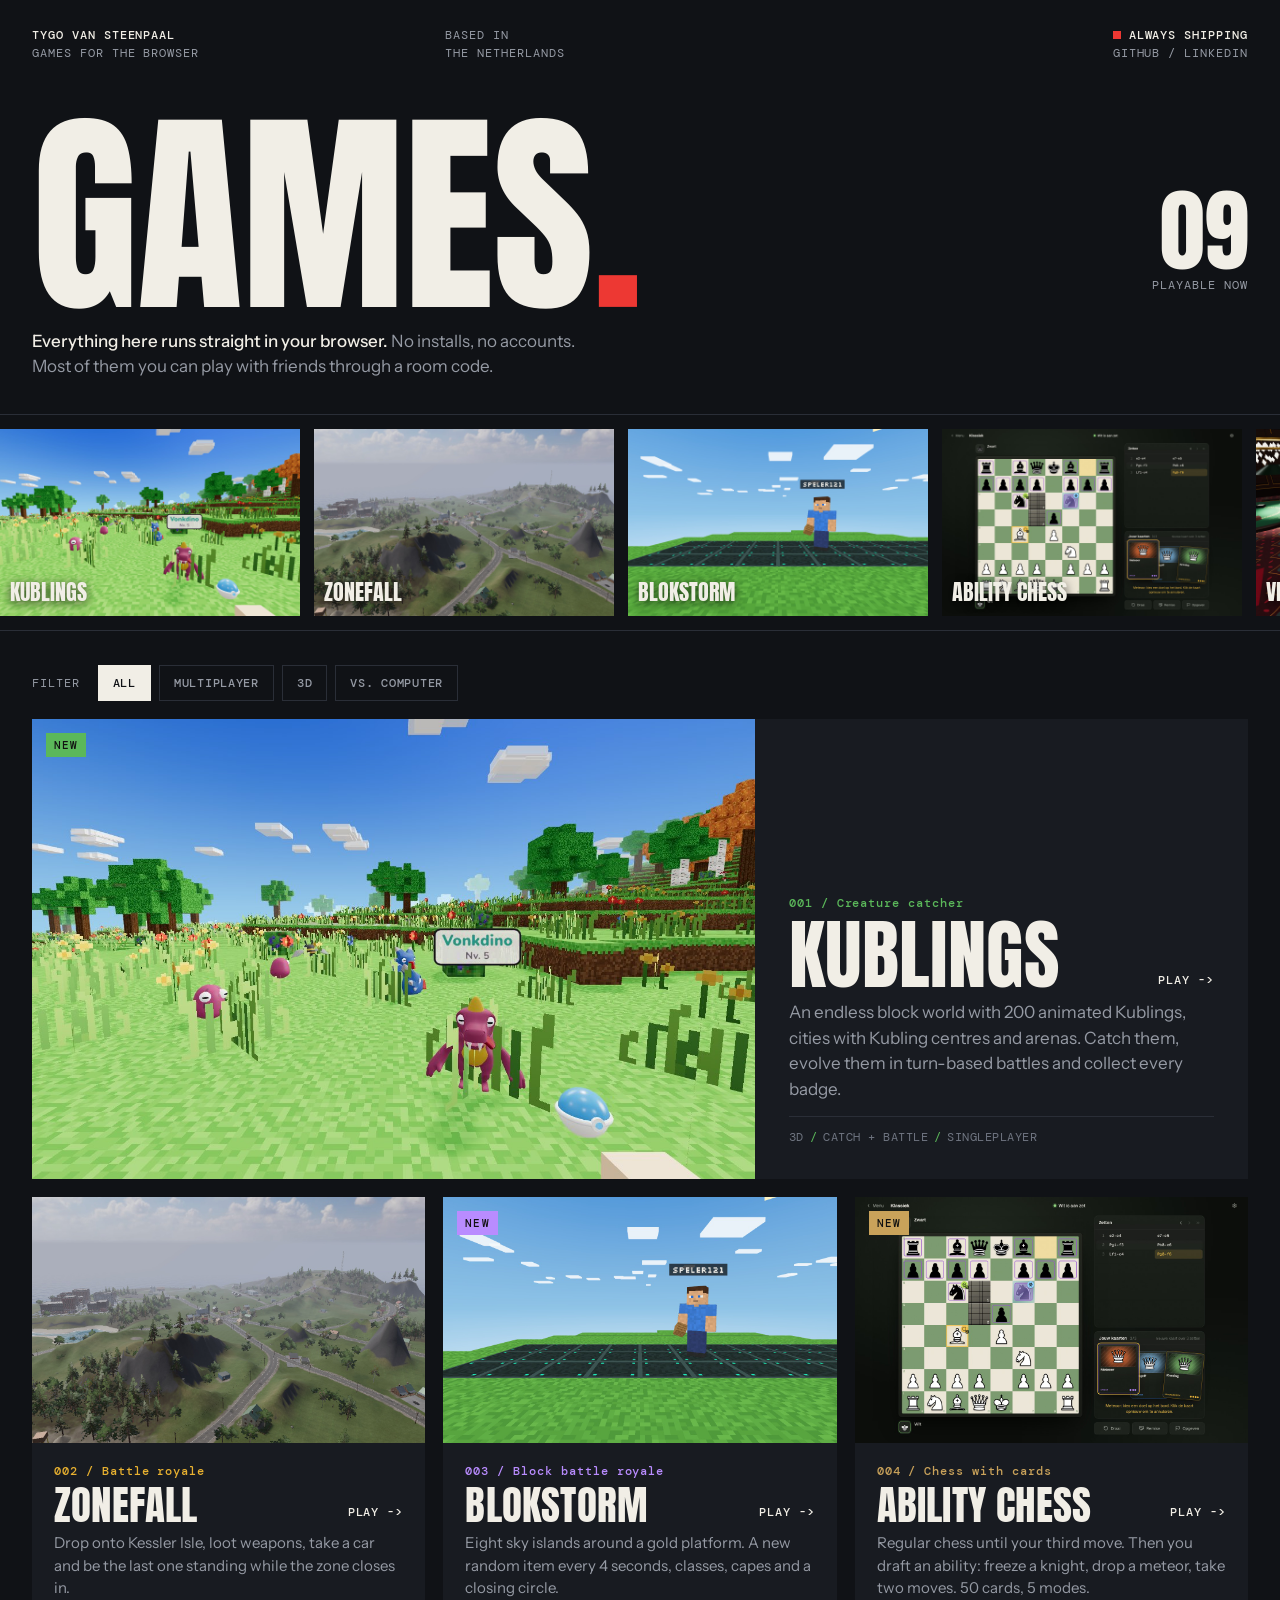
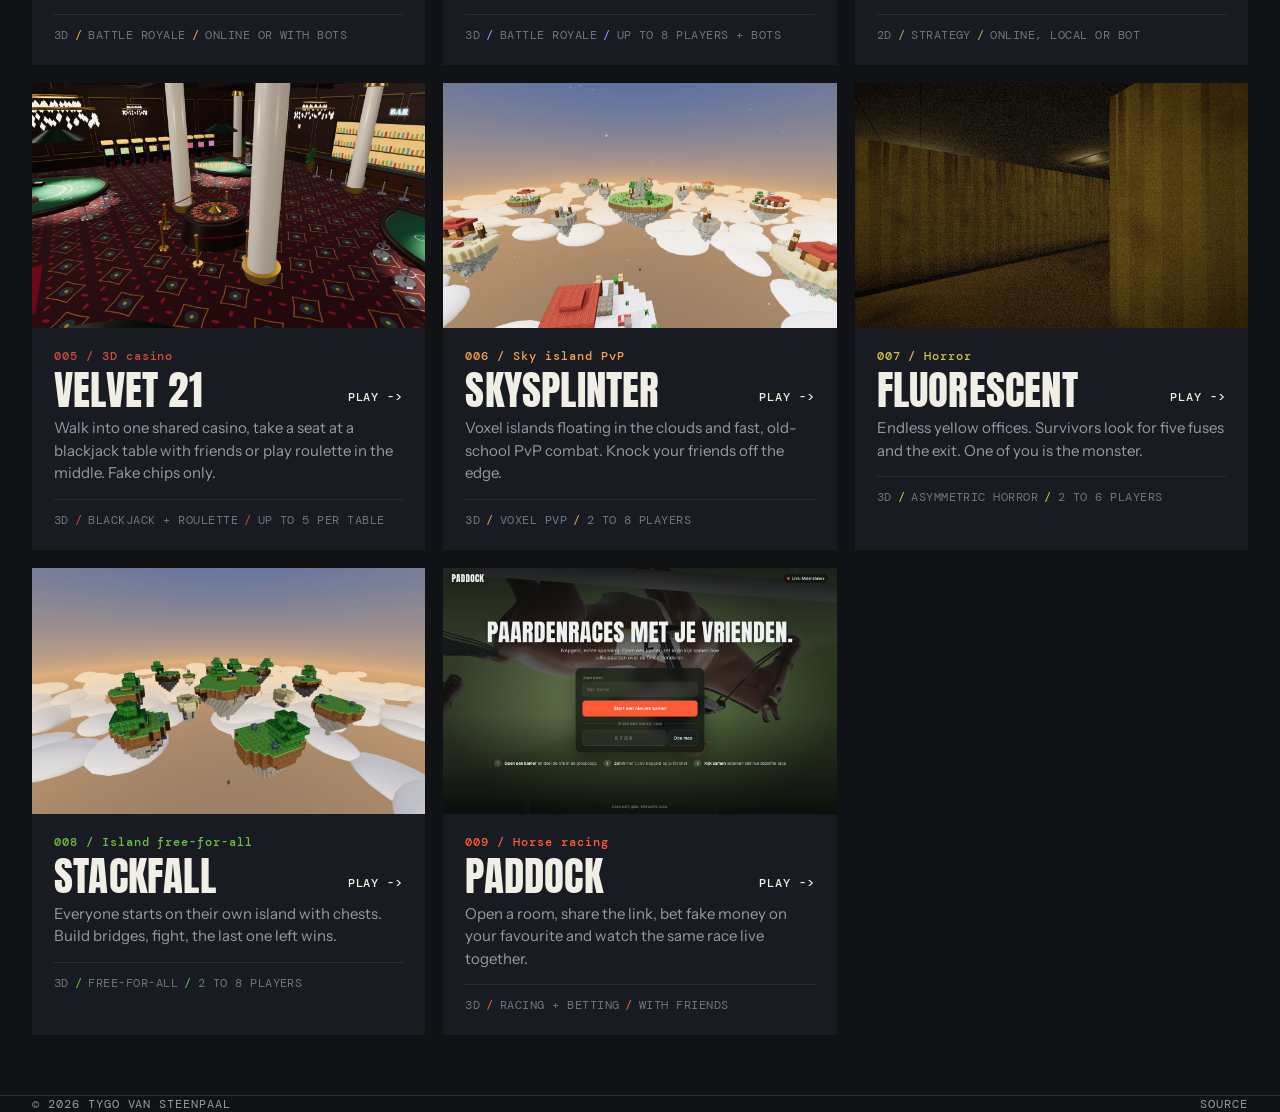
==== commit dff356db: "Update Kublings description" ====
--- a/index.html
+++ b/index.html
@@ -132,7 +132,7 @@
   <script>
     const GAMES = [
       { id: 'kublings', name: 'KUBLINGS', url: 'https://kublings.vercel.app/', color: '#5bb85a', tags: ['3d', 'bot'], fresh: true,
-        sub: 'Creature catcher', desc: 'An endless block world full of 31 animated Kublings. Catch them, evolve them in turn-based battles, craft capture balls and beat the trainers in every village.',
+        sub: 'Creature catcher', desc: 'An endless block world with 200 animated Kublings, cities with Kubling centres and arenas. Catch them, evolve them in turn-based battles and collect every badge.',
         meta: ['3D', 'Catch + battle', 'Singleplayer'] },
       { id: 'zonefall', name: 'ZONEFALL', url: 'zonefall/', color: '#e8b130', tags: ['multi', '3d', 'bot'],
         sub: 'Battle royale', desc: 'Drop onto Kessler Isle, loot weapons, take a car and be the last one standing while the zone closes in.',
